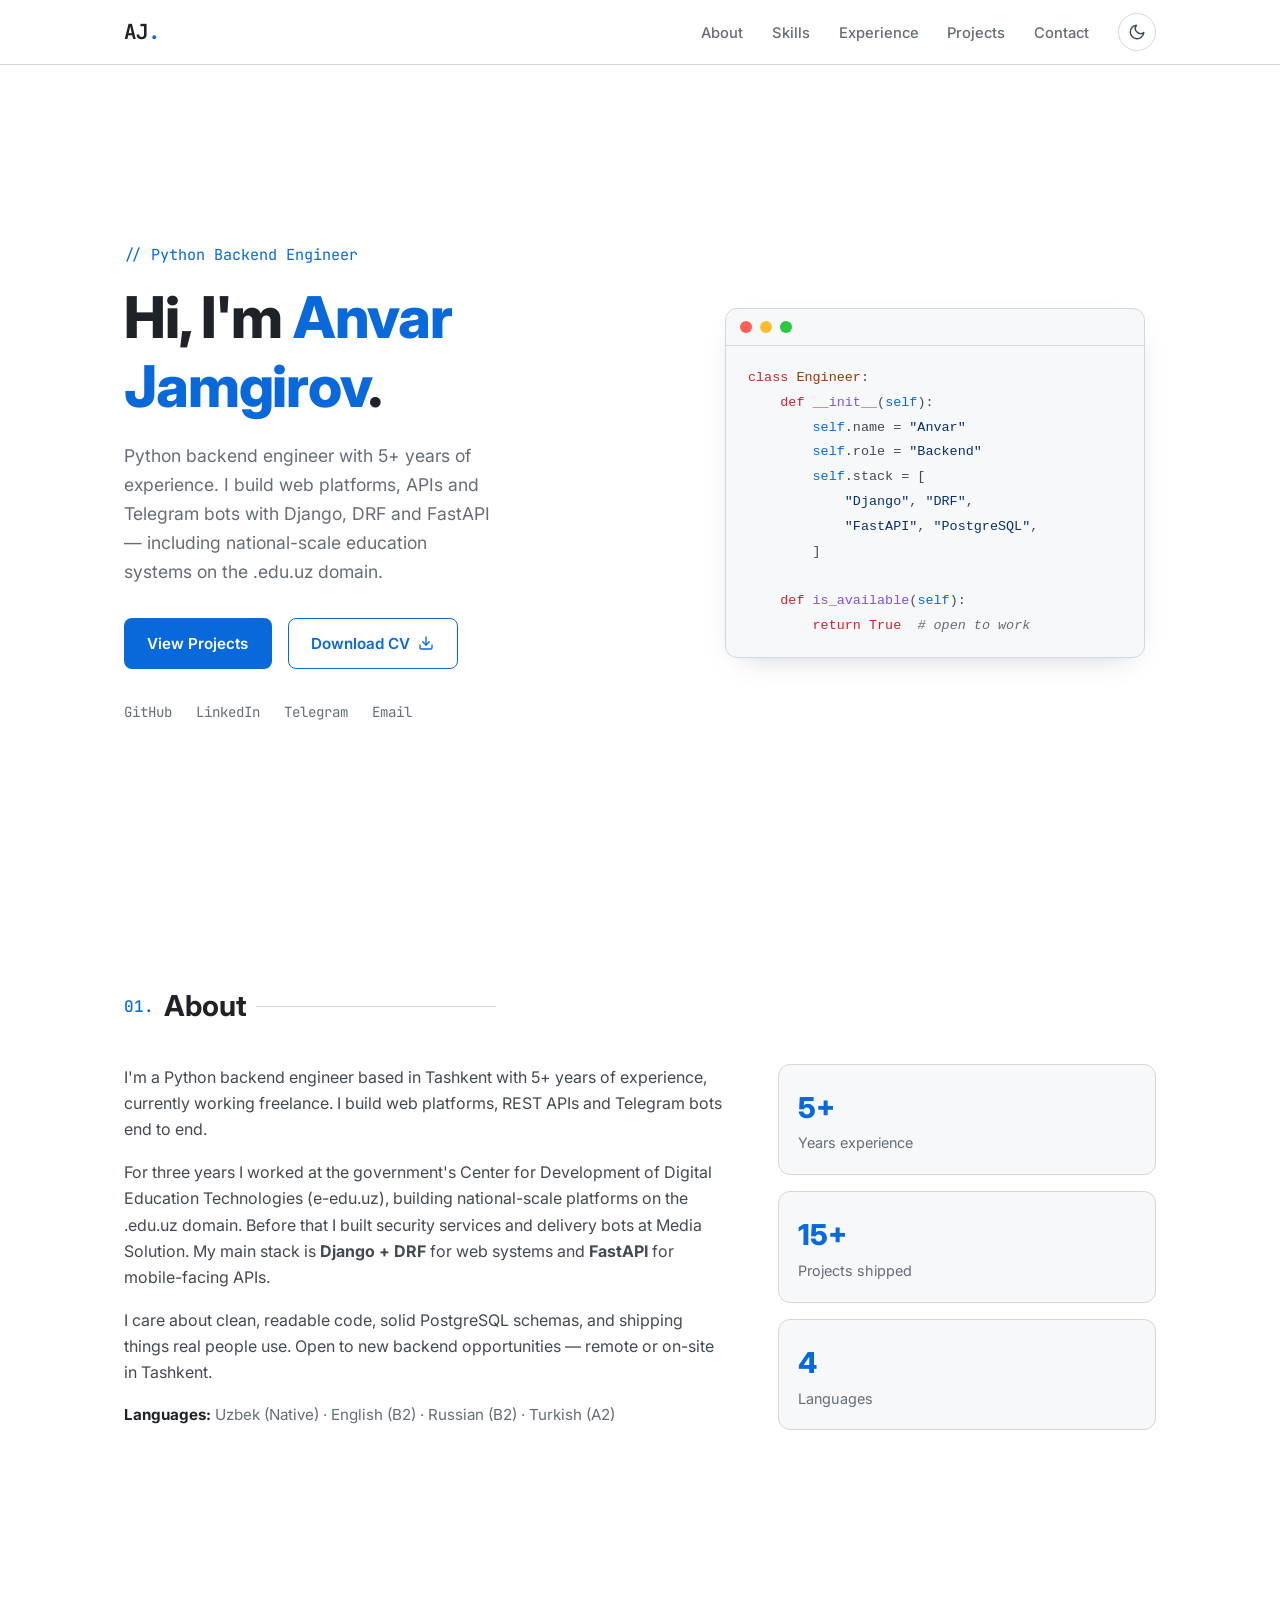
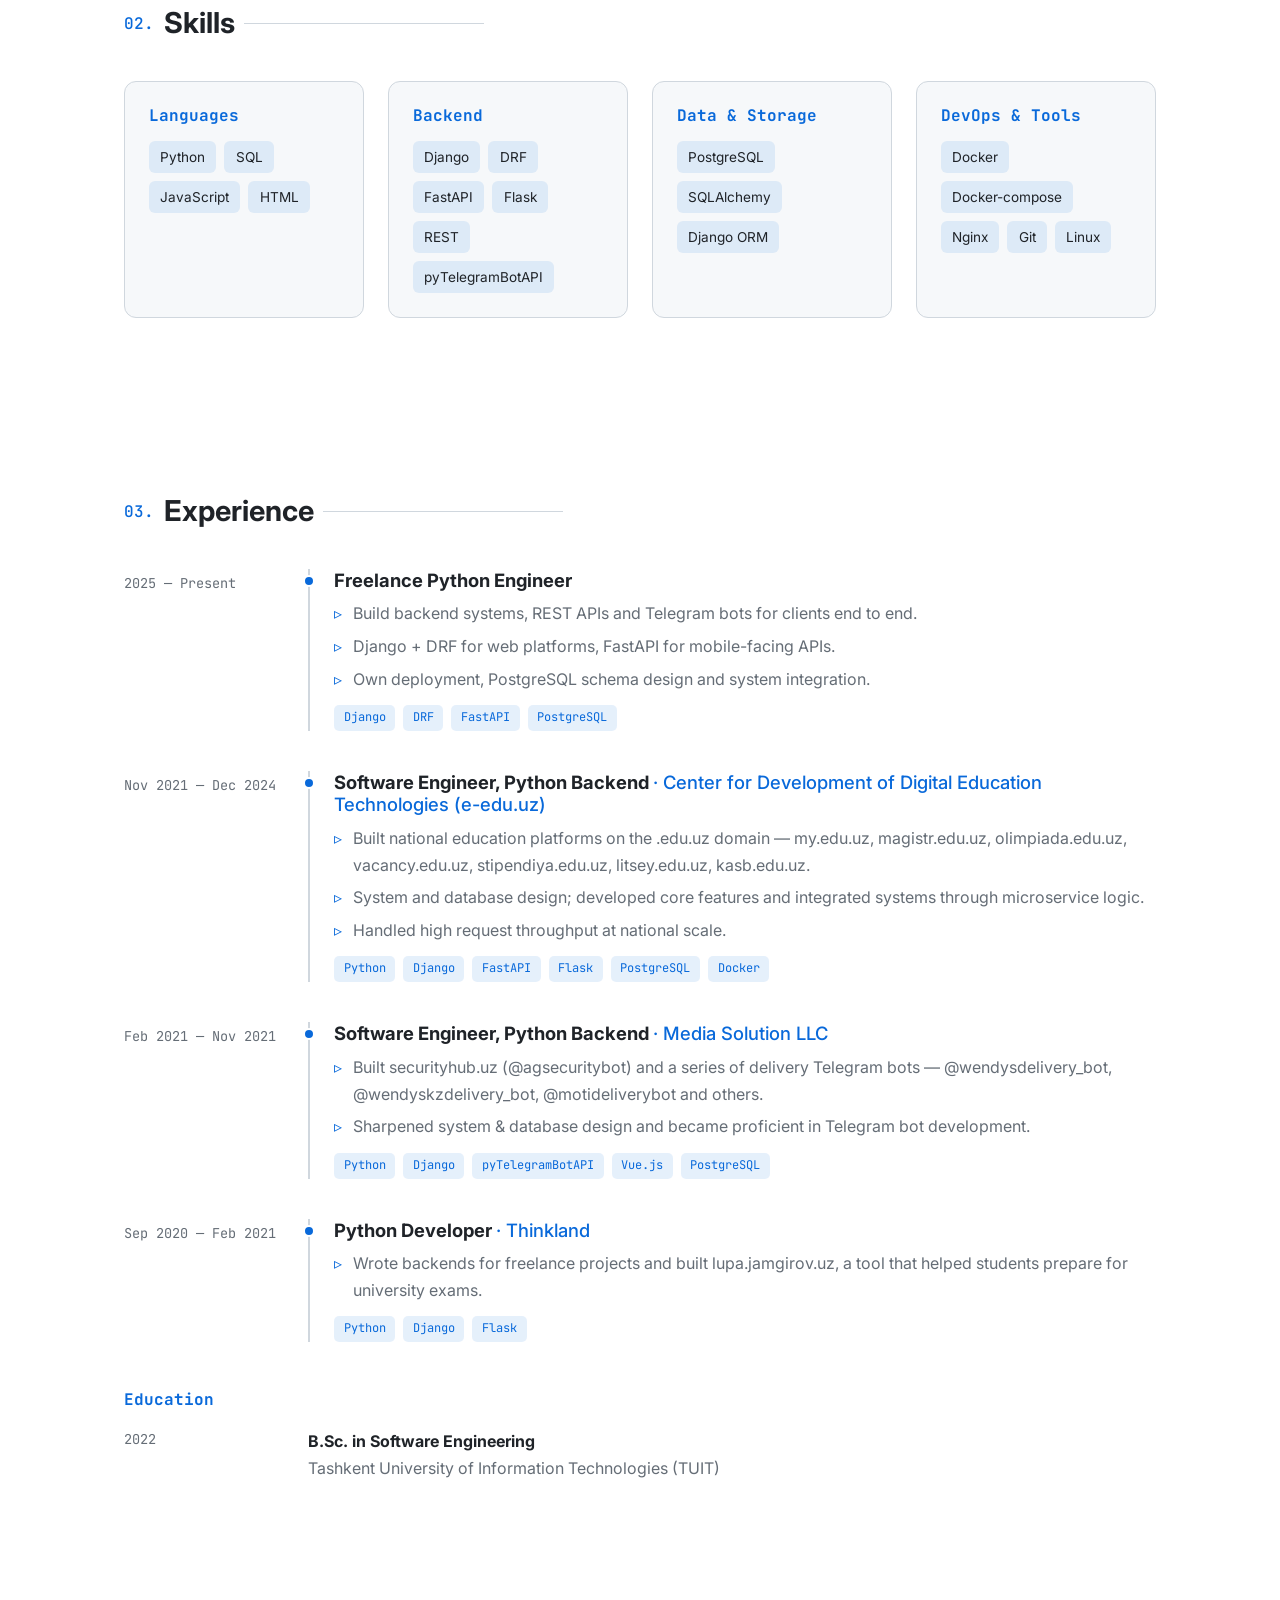
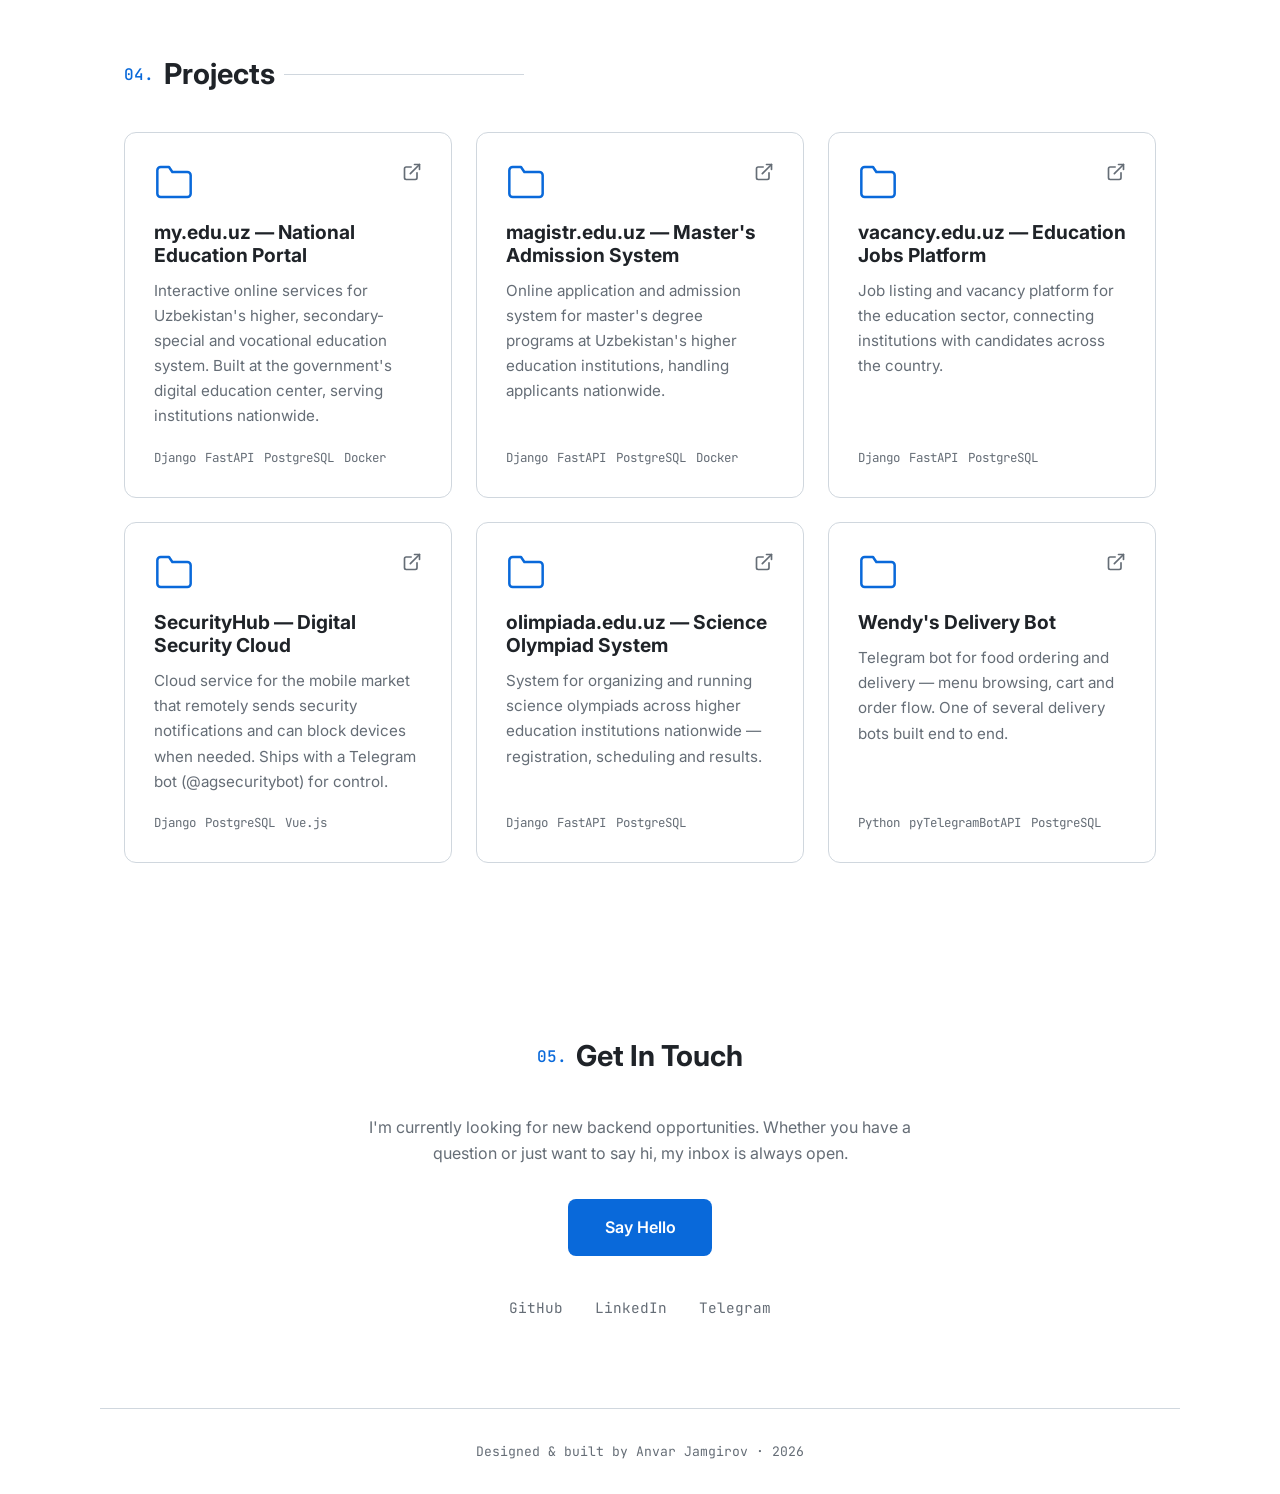
==== index.html @ 338cf727 "Initial commit: portfolio site + CV Personal portfolio for Anvar Jamgirov (Python Backend Engineer)." ====
<!DOCTYPE html>
<html lang="en">
<head>
  <meta charset="UTF-8" />
  <meta name="viewport" content="width=device-width, initial-scale=1.0" />

  <title>Anvar Jamgirov — Python Backend Engineer</title>
  <meta name="description" content="Python backend engineer with 5+ years of experience. Django, DRF, FastAPI. Builder of national-scale education platforms (.edu.uz), APIs and Telegram bots." />
  <meta name="author" content="Anvar Jamgirov" />

  <!-- Open Graph / ijtimoiy tarmoqlarda ulashganda chiroyli ko'rinadi -->
  <meta property="og:title" content="Anvar Jamgirov — Python Backend Engineer" />
  <meta property="og:description" content="Python backend engineer. Django, DRF, FastAPI. Education platforms, APIs and Telegram bots." />
  <meta property="og:type" content="website" />
  <meta property="og:url" content="https://jamgirov.uz" />
  <!-- <meta property="og:image" content="https://jamgirov.uz/assets/og-image.png" /> -->

  <!-- Favicon: oddiy inline SVG -->
  <link rel="icon" href="data:image/svg+xml,<svg xmlns='http://www.w3.org/2000/svg' viewBox='0 0 100 100'><text y='.9em' font-size='90'>&#128013;</text></svg>" />

  <!-- Shriftlar -->
  <link rel="preconnect" href="https://fonts.googleapis.com" />
  <link rel="preconnect" href="https://fonts.gstatic.com" crossorigin />
  <link href="https://fonts.googleapis.com/css2?family=Inter:wght@400;500;600;700;800&family=JetBrains+Mono:wght@400;500&display=swap" rel="stylesheet" />

  <link rel="stylesheet" href="css/styles.css" />
</head>
<body>
  <a class="skip-link" href="#main">Skip to content</a>

  <!-- ===== Header / Nav ===== -->
  <header class="site-header" id="top">
    <nav class="nav container" aria-label="Primary">
      <a class="nav__logo" href="#top">AJ<span>.</span></a>

      <button class="nav__toggle" aria-label="Toggle menu" aria-expanded="false" aria-controls="nav-menu">
        <span></span><span></span><span></span>
      </button>

      <ul class="nav__menu" id="nav-menu">
        <li><a href="#about">About</a></li>
        <li><a href="#skills">Skills</a></li>
        <li><a href="#experience">Experience</a></li>
        <li><a href="#projects">Projects</a></li>
        <li><a href="#contact">Contact</a></li>
        <li>
          <button class="theme-toggle" aria-label="Toggle dark mode">
            <svg class="icon-sun" width="18" height="18" viewBox="0 0 24 24" fill="none" stroke="currentColor" stroke-width="2" stroke-linecap="round" stroke-linejoin="round"><circle cx="12" cy="12" r="5"/><line x1="12" y1="1" x2="12" y2="3"/><line x1="12" y1="21" x2="12" y2="23"/><line x1="4.22" y1="4.22" x2="5.64" y2="5.64"/><line x1="18.36" y1="18.36" x2="19.78" y2="19.78"/><line x1="1" y1="12" x2="3" y2="12"/><line x1="21" y1="12" x2="23" y2="12"/><line x1="4.22" y1="19.78" x2="5.64" y2="18.36"/><line x1="18.36" y1="5.64" x2="19.78" y2="4.22"/></svg>
            <svg class="icon-moon" width="18" height="18" viewBox="0 0 24 24" fill="none" stroke="currentColor" stroke-width="2" stroke-linecap="round" stroke-linejoin="round"><path d="M21 12.79A9 9 0 1 1 11.21 3 7 7 0 0 0 21 12.79z"/></svg>
          </button>
        </li>
      </ul>
    </nav>
  </header>

  <main id="main">
    <!-- ===== Hero ===== -->
    <section class="hero container">
      <div class="hero__content">
        <p class="hero__eyebrow">// Python Backend Engineer</p>
        <h1 class="hero__title">
          Hi, I'm <span class="accent">Anvar Jamgirov</span>.
        </h1>
        <p class="hero__lead">
          Python backend engineer with 5+ years of experience. I build web
          platforms, APIs and Telegram bots with Django, DRF and FastAPI —
          including national-scale education systems on the .edu.uz domain.
        </p>

        <div class="hero__actions">
          <a class="btn btn--primary" href="#projects">View Projects</a>
          <a class="btn btn--ghost" href="assets/cv.pdf" download>
            Download CV
            <svg width="16" height="16" viewBox="0 0 24 24" fill="none" stroke="currentColor" stroke-width="2" stroke-linecap="round" stroke-linejoin="round"><path d="M21 15v4a2 2 0 0 1-2 2H5a2 2 0 0 1-2-2v-4"/><polyline points="7 10 12 15 17 10"/><line x1="12" y1="15" x2="12" y2="3"/></svg>
          </a>
        </div>

        <ul class="hero__socials">
          <li><a href="https://github.com/anvarjamgirov" aria-label="GitHub" target="_blank" rel="noopener">GitHub</a></li>
          <li><a href="https://www.linkedin.com/in/anvar-jamgirov-%F0%9F%87%B5%F0%9F%87%B8-31947a176/" aria-label="LinkedIn" target="_blank" rel="noopener">LinkedIn</a></li>
          <li><a href="https://t.me/anvarjamgirov" aria-label="Telegram" target="_blank" rel="noopener">Telegram</a></li>
          <li><a href="mailto:anvarjamgirov@gmail.com" aria-label="Email">Email</a></li>
        </ul>
      </div>

      <!-- Dekorativ kod kartochkasi -->
      <div class="hero__card" aria-hidden="true">
        <div class="code-card">
          <div class="code-card__bar">
            <span></span><span></span><span></span>
          </div>
          <pre class="code-card__body"><code><span class="tok-kw">class</span> <span class="tok-cls">Engineer</span>:
    <span class="tok-kw">def</span> <span class="tok-fn">__init__</span>(<span class="tok-var">self</span>):
        <span class="tok-var">self</span>.name = <span class="tok-str">"Anvar"</span>
        <span class="tok-var">self</span>.role = <span class="tok-str">"Backend"</span>
        <span class="tok-var">self</span>.stack = [
            <span class="tok-str">"Django"</span>, <span class="tok-str">"DRF"</span>,
            <span class="tok-str">"FastAPI"</span>, <span class="tok-str">"PostgreSQL"</span>,
        ]

    <span class="tok-kw">def</span> <span class="tok-fn">is_available</span>(<span class="tok-var">self</span>):
        <span class="tok-kw">return</span> <span class="tok-bool">True</span>  <span class="tok-cmt"># open to work</span></code></pre>
        </div>
      </div>
    </section>

    <!-- ===== About ===== -->
    <section class="section container" id="about">
      <h2 class="section__title"><span class="section__num">01.</span> About</h2>
      <div class="about">
        <div class="about__text">
          <p>
            I'm a Python backend engineer based in Tashkent with 5+ years of
            experience, currently working freelance. I build web platforms,
            REST APIs and Telegram bots end to end.
          </p>
          <p>
            For three years I worked at the government's Center for Development
            of Digital Education Technologies (e-edu.uz), building national-scale
            platforms on the .edu.uz domain. Before that I built security
            services and delivery bots at Media Solution. My main stack is
            <strong>Django + DRF</strong> for web systems and <strong>FastAPI</strong>
            for mobile-facing APIs.
          </p>
          <p>
            I care about clean, readable code, solid PostgreSQL schemas, and
            shipping things real people use. Open to new backend opportunities —
            remote or on-site in Tashkent.
          </p>
          <p class="about__langs">
            <strong>Languages:</strong> Uzbek (Native) · English (B2) · Russian (B2) · Turkish (A2)
          </p>
        </div>
        <div class="about__facts">
          <div class="fact"><span class="fact__num">5+</span><span class="fact__label">Years experience</span></div>
          <div class="fact"><span class="fact__num">15+</span><span class="fact__label">Projects shipped</span></div>
          <div class="fact"><span class="fact__num">4</span><span class="fact__label">Languages</span></div>
        </div>
      </div>
    </section>

    <!-- ===== Skills ===== -->
    <section class="section container" id="skills">
      <h2 class="section__title"><span class="section__num">02.</span> Skills</h2>
      <div class="skills">
        <div class="skill-group">
          <h3>Languages</h3>
          <ul>
            <li>Python</li><li>SQL</li><li>JavaScript</li><li>HTML</li>
          </ul>
        </div>
        <div class="skill-group">
          <h3>Backend</h3>
          <ul>
            <li>Django</li><li>DRF</li><li>FastAPI</li><li>Flask</li><li>REST</li><li>pyTelegramBotAPI</li>
          </ul>
        </div>
        <div class="skill-group">
          <h3>Data &amp; Storage</h3>
          <ul>
            <li>PostgreSQL</li><li>SQLAlchemy</li><li>Django ORM</li>
          </ul>
        </div>
        <div class="skill-group">
          <h3>DevOps &amp; Tools</h3>
          <ul>
            <li>Docker</li><li>Docker-compose</li><li>Nginx</li><li>Git</li><li>Linux</li>
          </ul>
        </div>
      </div>
    </section>

    <!-- ===== Experience ===== -->
    <section class="section container" id="experience">
      <h2 class="section__title"><span class="section__num">03.</span> Experience</h2>
      <ol class="timeline">
        <li class="timeline__item">
          <div class="timeline__meta">
            <span class="timeline__date">2025 — Present</span>
          </div>
          <div class="timeline__body">
            <h3>Freelance Python Engineer</h3>
            <ul>
              <li>Build backend systems, REST APIs and Telegram bots for clients end to end.</li>
              <li>Django + DRF for web platforms, FastAPI for mobile-facing APIs.</li>
              <li>Own deployment, PostgreSQL schema design and system integration.</li>
            </ul>
            <div class="tags">
              <span>Django</span><span>DRF</span><span>FastAPI</span><span>PostgreSQL</span>
            </div>
          </div>
        </li>

        <li class="timeline__item">
          <div class="timeline__meta">
            <span class="timeline__date">Nov 2021 — Dec 2024</span>
          </div>
          <div class="timeline__body">
            <h3>Software Engineer, Python Backend <span class="timeline__co">· Center for Development of Digital Education Technologies (e-edu.uz)</span></h3>
            <ul>
              <li>Built national education platforms on the .edu.uz domain — my.edu.uz, magistr.edu.uz, olimpiada.edu.uz, vacancy.edu.uz, stipendiya.edu.uz, litsey.edu.uz, kasb.edu.uz.</li>
              <li>System and database design; developed core features and integrated systems through microservice logic.</li>
              <li>Handled high request throughput at national scale.</li>
            </ul>
            <div class="tags">
              <span>Python</span><span>Django</span><span>FastAPI</span><span>Flask</span><span>PostgreSQL</span><span>Docker</span>
            </div>
          </div>
        </li>

        <li class="timeline__item">
          <div class="timeline__meta">
            <span class="timeline__date">Feb 2021 — Nov 2021</span>
          </div>
          <div class="timeline__body">
            <h3>Software Engineer, Python Backend <span class="timeline__co">· Media Solution LLC</span></h3>
            <ul>
              <li>Built securityhub.uz (@agsecuritybot) and a series of delivery Telegram bots — @wendysdelivery_bot, @wendyskzdelivery_bot, @motideliverybot and others.</li>
              <li>Sharpened system & database design and became proficient in Telegram bot development.</li>
            </ul>
            <div class="tags">
              <span>Python</span><span>Django</span><span>pyTelegramBotAPI</span><span>Vue.js</span><span>PostgreSQL</span>
            </div>
          </div>
        </li>

        <li class="timeline__item">
          <div class="timeline__meta">
            <span class="timeline__date">Sep 2020 — Feb 2021</span>
          </div>
          <div class="timeline__body">
            <h3>Python Developer <span class="timeline__co">· Thinkland</span></h3>
            <ul>
              <li>Wrote backends for freelance projects and built lupa.jamgirov.uz, a tool that helped students prepare for university exams.</li>
            </ul>
            <div class="tags">
              <span>Python</span><span>Django</span><span>Flask</span>
            </div>
          </div>
        </li>
      </ol>

      <div class="education">
        <h3 class="education__title">Education</h3>
        <div class="education__item">
          <span class="education__date">2022</span>
          <div>
            <strong>B.Sc. in Software Engineering</strong>
            <p>Tashkent University of Information Technologies (TUIT)</p>
          </div>
        </div>
      </div>
    </section>

    <!-- ===== Projects ===== -->
    <section class="section container" id="projects">
      <h2 class="section__title"><span class="section__num">04.</span> Projects</h2>
      <div class="projects">

        <!-- 1. my.edu.uz -->
        <article class="project">
          <div class="project__top">
            <svg class="project__folder" width="40" height="40" viewBox="0 0 24 24" fill="none" stroke="currentColor" stroke-width="1.5" stroke-linecap="round" stroke-linejoin="round"><path d="M22 19a2 2 0 0 1-2 2H4a2 2 0 0 1-2-2V5a2 2 0 0 1 2-2h5l2 3h9a2 2 0 0 1 2 2z"/></svg>
            <div class="project__links">
              <a href="https://my.edu.uz" aria-label="Open my.edu.uz" target="_blank" rel="noopener">
                <svg width="20" height="20" viewBox="0 0 24 24" fill="none" stroke="currentColor" stroke-width="2" stroke-linecap="round" stroke-linejoin="round"><path d="M18 13v6a2 2 0 0 1-2 2H5a2 2 0 0 1-2-2V8a2 2 0 0 1 2-2h6"/><polyline points="15 3 21 3 21 9"/><line x1="10" y1="14" x2="21" y2="3"/></svg>
              </a>
            </div>
          </div>
          <h3 class="project__title">my.edu.uz — National Education Portal</h3>
          <p class="project__desc">
            Interactive online services for Uzbekistan's higher, secondary-special
            and vocational education system. Built at the government's digital
            education center, serving institutions nationwide.
          </p>
          <ul class="project__tags">
            <li>Django</li><li>FastAPI</li><li>PostgreSQL</li><li>Docker</li>
          </ul>
        </article>

        <!-- 2. magistr.edu.uz -->
        <article class="project">
          <div class="project__top">
            <svg class="project__folder" width="40" height="40" viewBox="0 0 24 24" fill="none" stroke="currentColor" stroke-width="1.5" stroke-linecap="round" stroke-linejoin="round"><path d="M22 19a2 2 0 0 1-2 2H4a2 2 0 0 1-2-2V5a2 2 0 0 1 2-2h5l2 3h9a2 2 0 0 1 2 2z"/></svg>
            <div class="project__links">
              <a href="https://magistr.edu.uz" aria-label="Open magistr.edu.uz" target="_blank" rel="noopener">
                <svg width="20" height="20" viewBox="0 0 24 24" fill="none" stroke="currentColor" stroke-width="2" stroke-linecap="round" stroke-linejoin="round"><path d="M18 13v6a2 2 0 0 1-2 2H5a2 2 0 0 1-2-2V8a2 2 0 0 1 2-2h6"/><polyline points="15 3 21 3 21 9"/><line x1="10" y1="14" x2="21" y2="3"/></svg>
              </a>
            </div>
          </div>
          <h3 class="project__title">magistr.edu.uz — Master's Admission System</h3>
          <p class="project__desc">
            Online application and admission system for master's degree programs
            at Uzbekistan's higher education institutions, handling applicants
            nationwide.
          </p>
          <ul class="project__tags">
            <li>Django</li><li>FastAPI</li><li>PostgreSQL</li><li>Docker</li>
          </ul>
        </article>

        <!-- 3. vacancy.edu.uz -->
        <article class="project">
          <div class="project__top">
            <svg class="project__folder" width="40" height="40" viewBox="0 0 24 24" fill="none" stroke="currentColor" stroke-width="1.5" stroke-linecap="round" stroke-linejoin="round"><path d="M22 19a2 2 0 0 1-2 2H4a2 2 0 0 1-2-2V5a2 2 0 0 1 2-2h5l2 3h9a2 2 0 0 1 2 2z"/></svg>
            <div class="project__links">
              <a href="https://vacancy.edu.uz" aria-label="Open vacancy.edu.uz" target="_blank" rel="noopener">
                <svg width="20" height="20" viewBox="0 0 24 24" fill="none" stroke="currentColor" stroke-width="2" stroke-linecap="round" stroke-linejoin="round"><path d="M18 13v6a2 2 0 0 1-2 2H5a2 2 0 0 1-2-2V8a2 2 0 0 1 2-2h6"/><polyline points="15 3 21 3 21 9"/><line x1="10" y1="14" x2="21" y2="3"/></svg>
              </a>
            </div>
          </div>
          <h3 class="project__title">vacancy.edu.uz — Education Jobs Platform</h3>
          <p class="project__desc">
            Job listing and vacancy platform for the education sector, connecting
            institutions with candidates across the country.
          </p>
          <ul class="project__tags">
            <li>Django</li><li>FastAPI</li><li>PostgreSQL</li>
          </ul>
        </article>

        <!-- 4. securityhub.uz -->
        <article class="project">
          <div class="project__top">
            <svg class="project__folder" width="40" height="40" viewBox="0 0 24 24" fill="none" stroke="currentColor" stroke-width="1.5" stroke-linecap="round" stroke-linejoin="round"><path d="M22 19a2 2 0 0 1-2 2H4a2 2 0 0 1-2-2V5a2 2 0 0 1 2-2h5l2 3h9a2 2 0 0 1 2 2z"/></svg>
            <div class="project__links">
              <a href="https://securityhub.uz" aria-label="Open securityhub.uz" target="_blank" rel="noopener">
                <svg width="20" height="20" viewBox="0 0 24 24" fill="none" stroke="currentColor" stroke-width="2" stroke-linecap="round" stroke-linejoin="round"><path d="M18 13v6a2 2 0 0 1-2 2H5a2 2 0 0 1-2-2V8a2 2 0 0 1 2-2h6"/><polyline points="15 3 21 3 21 9"/><line x1="10" y1="14" x2="21" y2="3"/></svg>
              </a>
            </div>
          </div>
          <h3 class="project__title">SecurityHub — Digital Security Cloud</h3>
          <p class="project__desc">
            Cloud service for the mobile market that remotely sends security
            notifications and can block devices when needed. Ships with a Telegram
            bot (@agsecuritybot) for control.
          </p>
          <ul class="project__tags">
            <li>Django</li><li>PostgreSQL</li><li>Vue.js</li>
          </ul>
        </article>

        <!-- 5. olimpiada.edu.uz -->
        <article class="project">
          <div class="project__top">
            <svg class="project__folder" width="40" height="40" viewBox="0 0 24 24" fill="none" stroke="currentColor" stroke-width="1.5" stroke-linecap="round" stroke-linejoin="round"><path d="M22 19a2 2 0 0 1-2 2H4a2 2 0 0 1-2-2V5a2 2 0 0 1 2-2h5l2 3h9a2 2 0 0 1 2 2z"/></svg>
            <div class="project__links">
              <a href="https://olimpiada.edu.uz" aria-label="Open olimpiada.edu.uz" target="_blank" rel="noopener">
                <svg width="20" height="20" viewBox="0 0 24 24" fill="none" stroke="currentColor" stroke-width="2" stroke-linecap="round" stroke-linejoin="round"><path d="M18 13v6a2 2 0 0 1-2 2H5a2 2 0 0 1-2-2V8a2 2 0 0 1 2-2h6"/><polyline points="15 3 21 3 21 9"/><line x1="10" y1="14" x2="21" y2="3"/></svg>
              </a>
            </div>
          </div>
          <h3 class="project__title">olimpiada.edu.uz — Science Olympiad System</h3>
          <p class="project__desc">
            System for organizing and running science olympiads across higher
            education institutions nationwide — registration, scheduling and
            results.
          </p>
          <ul class="project__tags">
            <li>Django</li><li>FastAPI</li><li>PostgreSQL</li>
          </ul>
        </article>

        <!-- 6. Wendy's Delivery Bot -->
        <article class="project">
          <div class="project__top">
            <svg class="project__folder" width="40" height="40" viewBox="0 0 24 24" fill="none" stroke="currentColor" stroke-width="1.5" stroke-linecap="round" stroke-linejoin="round"><path d="M22 19a2 2 0 0 1-2 2H4a2 2 0 0 1-2-2V5a2 2 0 0 1 2-2h5l2 3h9a2 2 0 0 1 2 2z"/></svg>
            <div class="project__links">
              <a href="https://t.me/wendysdelivery_bot" aria-label="Open Wendy's Delivery Bot" target="_blank" rel="noopener">
                <svg width="20" height="20" viewBox="0 0 24 24" fill="none" stroke="currentColor" stroke-width="2" stroke-linecap="round" stroke-linejoin="round"><path d="M18 13v6a2 2 0 0 1-2 2H5a2 2 0 0 1-2-2V8a2 2 0 0 1 2-2h6"/><polyline points="15 3 21 3 21 9"/><line x1="10" y1="14" x2="21" y2="3"/></svg>
              </a>
            </div>
          </div>
          <h3 class="project__title">Wendy's Delivery Bot</h3>
          <p class="project__desc">
            Telegram bot for food ordering and delivery — menu browsing, cart and
            order flow. One of several delivery bots built end to end.
          </p>
          <ul class="project__tags">
            <li>Python</li><li>pyTelegramBotAPI</li><li>PostgreSQL</li>
          </ul>
        </article>

      </div>
    </section>

    <!-- ===== Contact ===== -->
    <section class="section container section--contact" id="contact">
      <h2 class="section__title centered"><span class="section__num">05.</span> Get In Touch</h2>
      <p class="contact__lead">
        I'm currently looking for new backend opportunities. Whether you have a
        question or just want to say hi, my inbox is always open.
      </p>
      <a class="btn btn--primary btn--lg" href="mailto:anvarjamgirov@gmail.com">Say Hello</a>

      <ul class="contact__socials">
        <li><a href="https://github.com/anvarjamgirov" target="_blank" rel="noopener">GitHub</a></li>
        <li><a href="https://www.linkedin.com/in/anvar-jamgirov-%F0%9F%87%B5%F0%9F%87%B8-31947a176/" target="_blank" rel="noopener">LinkedIn</a></li>
        <li><a href="https://t.me/anvarjamgirov" target="_blank" rel="noopener">Telegram</a></li>
      </ul>
    </section>
  </main>

  <footer class="footer container">
    <p>Designed &amp; built by Anvar Jamgirov · <span id="year"></span></p>
  </footer>

  <script src="js/main.js"></script>
</body>
</html>
---- css/styles.css ----
/* ===========================================================
   Anvar Jamgirov — Portfolio
   Minimalist single-page CV. Plain CSS, no framework.
   Theme tokens live in :root and [data-theme="light"].
   =========================================================== */

/* ----- Theme tokens (dark by default) ----- */
:root {
  --bg:            #0d1117;
  --bg-soft:       #161b22;
  --bg-card:       #161b22;
  --border:        #21262d;
  --text:          #c9d1d9;
  --text-strong:   #f0f6fc;
  --text-muted:    #8b949e;
  --accent:        #58a6ff;
  --accent-soft:   rgba(88, 166, 255, 0.12);
  --shadow:        0 10px 30px -15px rgba(0, 0, 0, 0.7);

  --font-sans: 'Inter', system-ui, -apple-system, 'Segoe UI', sans-serif;
  --font-mono: 'JetBrains Mono', 'SF Mono', Menlo, monospace;

  --max-width: 1080px;
  --radius: 12px;
  --transition: 0.25s ease;
}

[data-theme="light"] {
  --bg:            #ffffff;
  --bg-soft:       #f6f8fa;
  --bg-card:       #ffffff;
  --border:        #d0d7de;
  --text:          #424a53;
  --text-strong:   #1f2328;
  --text-muted:    #656d76;
  --accent:        #0969da;
  --accent-soft:   rgba(9, 105, 218, 0.10);
  --shadow:        0 10px 30px -18px rgba(31, 35, 40, 0.35);
}

/* ----- Reset ----- */
*, *::before, *::after { box-sizing: border-box; margin: 0; padding: 0; }

html { scroll-behavior: smooth; scroll-padding-top: 80px; }

body {
  font-family: var(--font-sans);
  background: var(--bg);
  color: var(--text);
  line-height: 1.65;
  -webkit-font-smoothing: antialiased;
  transition: background var(--transition), color var(--transition);
}

@media (prefers-reduced-motion: reduce) {
  html { scroll-behavior: auto; }
  * { transition: none !important; animation: none !important; }
}

a { color: var(--accent); text-decoration: none; transition: color var(--transition); }
a:hover { color: var(--text-strong); }

ul { list-style: none; }

h1, h2, h3 { color: var(--text-strong); line-height: 1.2; }

:focus-visible {
  outline: 2px solid var(--accent);
  outline-offset: 3px;
  border-radius: 4px;
}

.skip-link {
  position: absolute;
  left: -999px;
  top: 0;
  background: var(--accent);
  color: #fff;
  padding: 0.6rem 1rem;
  z-index: 999;
}
.skip-link:focus { left: 1rem; top: 1rem; }

/* ----- Layout ----- */
.container {
  width: 100%;
  max-width: var(--max-width);
  margin-inline: auto;
  padding-inline: 1.5rem;
}

.section { padding-block: 5.5rem; }

.section__title {
  display: flex;
  align-items: center;
  gap: 0.6rem;
  font-size: clamp(1.4rem, 3vw, 1.8rem);
  margin-bottom: 2.5rem;
}
.section__title.centered { justify-content: center; }
.section__num {
  font-family: var(--font-mono);
  color: var(--accent);
  font-size: 1rem;
  font-weight: 500;
}
.section__title::after {
  content: "";
  flex: 1;
  height: 1px;
  background: var(--border);
  max-width: 240px;
}
.section__title.centered::after { display: none; }

/* ----- Header / Nav ----- */
.site-header {
  position: sticky;
  top: 0;
  z-index: 100;
  backdrop-filter: blur(10px);
  background: color-mix(in srgb, var(--bg) 80%, transparent);
  border-bottom: 1px solid var(--border);
}

.nav {
  display: flex;
  align-items: center;
  justify-content: space-between;
  height: 64px;
}

.nav__logo {
  font-family: var(--font-mono);
  font-weight: 700;
  font-size: 1.3rem;
  color: var(--text-strong);
}
.nav__logo span { color: var(--accent); }

.nav__menu {
  display: flex;
  align-items: center;
  gap: 1.8rem;
}
.nav__menu a {
  color: var(--text-muted);
  font-size: 0.92rem;
  font-weight: 500;
}
.nav__menu a:hover { color: var(--accent); }

.theme-toggle {
  display: grid;
  place-items: center;
  width: 38px;
  height: 38px;
  border: 1px solid var(--border);
  border-radius: 50%;
  background: transparent;
  color: var(--text);
  cursor: pointer;
  transition: border-color var(--transition), color var(--transition);
}
.theme-toggle:hover { color: var(--accent); border-color: var(--accent); }
.icon-moon { display: none; }
[data-theme="light"] .icon-sun  { display: none; }
[data-theme="light"] .icon-moon { display: block; }

.nav__toggle {
  display: none;
  flex-direction: column;
  gap: 5px;
  background: none;
  border: none;
  cursor: pointer;
  padding: 6px;
}
.nav__toggle span {
  width: 24px;
  height: 2px;
  background: var(--text-strong);
  transition: transform var(--transition), opacity var(--transition);
}

/* ----- Hero ----- */
.hero {
  display: grid;
  grid-template-columns: 1.1fr 0.9fr;
  gap: 3rem;
  align-items: center;
  min-height: calc(100vh - 64px);
  padding-block: 3rem;
}

.hero__eyebrow {
  font-family: var(--font-mono);
  color: var(--accent);
  font-size: 0.95rem;
  margin-bottom: 1rem;
}
.hero__title {
  font-size: clamp(2.2rem, 6vw, 3.6rem);
  font-weight: 800;
  letter-spacing: -0.02em;
  margin-bottom: 1.2rem;
}
.accent { color: var(--accent); }
.hero__lead {
  font-size: 1.1rem;
  color: var(--text-muted);
  max-width: 34ch;
  margin-bottom: 2rem;
}

.hero__actions {
  display: flex;
  gap: 1rem;
  flex-wrap: wrap;
  margin-bottom: 2rem;
}

.hero__socials {
  display: flex;
  gap: 1.5rem;
  font-family: var(--font-mono);
  font-size: 0.88rem;
}
.hero__socials a { color: var(--text-muted); }
.hero__socials a:hover { color: var(--accent); }

/* Code card */
.hero__card { display: flex; justify-content: center; }
.code-card {
  width: 100%;
  max-width: 420px;
  background: var(--bg-soft);
  border: 1px solid var(--border);
  border-radius: var(--radius);
  box-shadow: var(--shadow);
  overflow: hidden;
}
.code-card__bar {
  display: flex;
  gap: 8px;
  padding: 12px 14px;
  border-bottom: 1px solid var(--border);
}
.code-card__bar span {
  width: 12px; height: 12px; border-radius: 50%;
  background: var(--border);
}
.code-card__bar span:nth-child(1) { background: #ff5f56; }
.code-card__bar span:nth-child(2) { background: #ffbd2e; }
.code-card__bar span:nth-child(3) { background: #27c93f; }
.code-card__body {
  padding: 1.2rem 1.4rem;
  font-family: var(--font-mono);
  font-size: 0.84rem;
  line-height: 1.7;
  overflow-x: auto;
  color: var(--text);
}
.tok-kw   { color: #ff7b72; }
.tok-cls  { color: #f0c674; }
.tok-fn   { color: #d2a8ff; }
.tok-str  { color: #a5d6ff; }
.tok-var  { color: #79c0ff; }
.tok-bool { color: #ff7b72; }
.tok-cmt  { color: var(--text-muted); font-style: italic; }
[data-theme="light"] .tok-kw   { color: #cf222e; }
[data-theme="light"] .tok-cls  { color: #953800; }
[data-theme="light"] .tok-fn   { color: #8250df; }
[data-theme="light"] .tok-str  { color: #0a3069; }
[data-theme="light"] .tok-var  { color: #0969da; }
[data-theme="light"] .tok-bool { color: #cf222e; }

/* ----- Buttons ----- */
.btn {
  display: inline-flex;
  align-items: center;
  gap: 0.5rem;
  padding: 0.75rem 1.4rem;
  border-radius: 8px;
  font-weight: 600;
  font-size: 0.95rem;
  cursor: pointer;
  border: 1px solid transparent;
  transition: transform var(--transition), background var(--transition), color var(--transition), border-color var(--transition);
}
.btn:hover { transform: translateY(-2px); }
.btn--primary { background: var(--accent); color: #fff; }
.btn--primary:hover { color: #fff; opacity: 0.92; }
.btn--ghost { border-color: var(--accent); color: var(--accent); background: transparent; }
.btn--ghost:hover { background: var(--accent-soft); color: var(--accent); }
.btn--lg { padding: 0.9rem 2.2rem; font-size: 1rem; }

/* ----- About ----- */
.about {
  display: grid;
  grid-template-columns: 1.6fr 1fr;
  gap: 3rem;
  align-items: start;
}
.about__text p + p { margin-top: 1rem; }
.about__facts {
  display: grid;
  gap: 1rem;
}
.fact {
  display: flex;
  flex-direction: column;
  padding: 1.2rem;
  background: var(--bg-soft);
  border: 1px solid var(--border);
  border-radius: var(--radius);
}
.fact__num { font-size: 1.8rem; font-weight: 800; color: var(--accent); }
.fact__label { color: var(--text-muted); font-size: 0.9rem; }

/* ----- Skills ----- */
.skills {
  display: grid;
  grid-template-columns: repeat(auto-fit, minmax(220px, 1fr));
  gap: 1.5rem;
}
.skill-group {
  padding: 1.5rem;
  background: var(--bg-soft);
  border: 1px solid var(--border);
  border-radius: var(--radius);
  transition: transform var(--transition), border-color var(--transition);
}
.skill-group:hover { transform: translateY(-4px); border-color: var(--accent); }
.skill-group h3 {
  font-size: 1rem;
  margin-bottom: 1rem;
  color: var(--accent);
  font-family: var(--font-mono);
}
.skill-group ul {
  display: flex;
  flex-wrap: wrap;
  gap: 0.5rem;
}
.skill-group li {
  font-size: 0.85rem;
  padding: 0.3rem 0.7rem;
  background: var(--accent-soft);
  color: var(--text-strong);
  border-radius: 6px;
}

/* ----- Timeline / Experience ----- */
.timeline { position: relative; }
.timeline__item {
  display: grid;
  grid-template-columns: 160px 1fr;
  gap: 1.5rem;
  padding-bottom: 2.5rem;
  position: relative;
}
.timeline__item:last-child { padding-bottom: 0; }
.timeline__date {
  font-family: var(--font-mono);
  font-size: 0.85rem;
  color: var(--text-muted);
}
.timeline__body {
  border-left: 2px solid var(--border);
  padding-left: 1.5rem;
  position: relative;
}
.timeline__body::before {
  content: "";
  position: absolute;
  left: -7px;
  top: 6px;
  width: 12px;
  height: 12px;
  border-radius: 50%;
  background: var(--accent);
  border: 2px solid var(--bg);
}
.timeline__body h3 { font-size: 1.15rem; margin-bottom: 0.6rem; }
.timeline__co { color: var(--accent); font-weight: 500; }
.timeline__body ul { margin: 0.6rem 0; }
.timeline__body li {
  position: relative;
  padding-left: 1.2rem;
  margin-bottom: 0.4rem;
  color: var(--text-muted);
}
.timeline__body li::before {
  content: "▹";
  position: absolute;
  left: 0;
  color: var(--accent);
}
.tags { display: flex; flex-wrap: wrap; gap: 0.5rem; margin-top: 0.8rem; }
.tags span {
  font-family: var(--font-mono);
  font-size: 0.75rem;
  padding: 0.2rem 0.6rem;
  background: var(--accent-soft);
  color: var(--accent);
  border-radius: 5px;
}

/* ----- Projects ----- */
.projects {
  display: grid;
  grid-template-columns: repeat(auto-fit, minmax(280px, 1fr));
  gap: 1.5rem;
}
.project {
  display: flex;
  flex-direction: column;
  padding: 1.8rem;
  background: var(--bg-card);
  border: 1px solid var(--border);
  border-radius: var(--radius);
  transition: transform var(--transition), border-color var(--transition), box-shadow var(--transition);
}
.project:hover {
  transform: translateY(-6px);
  border-color: var(--accent);
  box-shadow: var(--shadow);
}
.project__top {
  display: flex;
  align-items: flex-start;
  justify-content: space-between;
  margin-bottom: 1.2rem;
}
.project__folder { color: var(--accent); }
.project__links { display: flex; gap: 0.8rem; }
.project__links a { color: var(--text-muted); display: grid; place-items: center; }
.project__links a:hover { color: var(--accent); transform: translateY(-2px); }
.project__title { font-size: 1.2rem; margin-bottom: 0.7rem; }
.project__desc { color: var(--text-muted); font-size: 0.95rem; flex: 1; }
.project__tags {
  display: flex;
  flex-wrap: wrap;
  gap: 0.6rem;
  margin-top: 1.2rem;
  font-family: var(--font-mono);
  font-size: 0.78rem;
  color: var(--text-muted);
}

/* ----- Contact ----- */
.section--contact { text-align: center; max-width: 640px; }
.contact__lead { color: var(--text-muted); margin-bottom: 2rem; }
.contact__socials {
  display: flex;
  justify-content: center;
  gap: 2rem;
  margin-top: 2.5rem;
  font-family: var(--font-mono);
  font-size: 0.9rem;
}
.contact__socials a { color: var(--text-muted); }
.contact__socials a:hover { color: var(--accent); }

/* ----- Footer ----- */
.footer {
  text-align: center;
  padding-block: 2rem;
  color: var(--text-muted);
  font-family: var(--font-mono);
  font-size: 0.82rem;
  border-top: 1px solid var(--border);
}

/* ----- Scroll reveal ----- */
.reveal {
  opacity: 0;
  transform: translateY(24px);
  transition: opacity 0.6s ease, transform 0.6s ease;
}
.reveal.is-visible { opacity: 1; transform: none; }

/* ----- Responsive ----- */
@media (max-width: 820px) {
  .hero {
    grid-template-columns: 1fr;
    min-height: auto;
    padding-block: 3rem 4rem;
    text-align: left;
  }
  .hero__card { order: -1; }
  .code-card { max-width: 360px; }
  .about { grid-template-columns: 1fr; }
  .about__facts { grid-template-columns: repeat(3, 1fr); }

  .nav__toggle { display: flex; z-index: 110; }
  .nav__menu {
    position: fixed;
    inset: 0 0 0 auto;
    width: min(75vw, 300px);
    flex-direction: column;
    justify-content: center;
    gap: 2rem;
    background: var(--bg-soft);
    border-left: 1px solid var(--border);
    transform: translateX(100%);
    transition: transform var(--transition);
  }
  .nav__menu.is-open { transform: translateX(0); }
  .nav__toggle[aria-expanded="true"] span:nth-child(1) { transform: translateY(7px) rotate(45deg); }
  .nav__toggle[aria-expanded="true"] span:nth-child(2) { opacity: 0; }
  .nav__toggle[aria-expanded="true"] span:nth-child(3) { transform: translateY(-7px) rotate(-45deg); }
}

/* ----- Education ----- */
.education { margin-top: 3rem; }
.education__title {
  font-family: var(--font-mono);
  color: var(--accent);
  font-size: 1rem;
  margin-bottom: 1.2rem;
}
.education__item {
  display: grid;
  grid-template-columns: 160px 1fr;
  gap: 1.5rem;
}
.education__date { font-family: var(--font-mono); font-size: 0.85rem; color: var(--text-muted); }
.education__item strong { color: var(--text-strong); }
.education__item p { color: var(--text-muted); }

/* ----- Spoken languages line ----- */
.about__langs { margin-top: 1.4rem; color: var(--text-muted); font-size: 0.95rem; }
.about__langs strong { color: var(--text-strong); }

@media (max-width: 540px) {
  .timeline__item { grid-template-columns: 1fr; gap: 0.5rem; }
  .education__item { grid-template-columns: 1fr; gap: 0.4rem; }
  .about__facts { grid-template-columns: 1fr; }
  .section { padding-block: 4rem; }
}
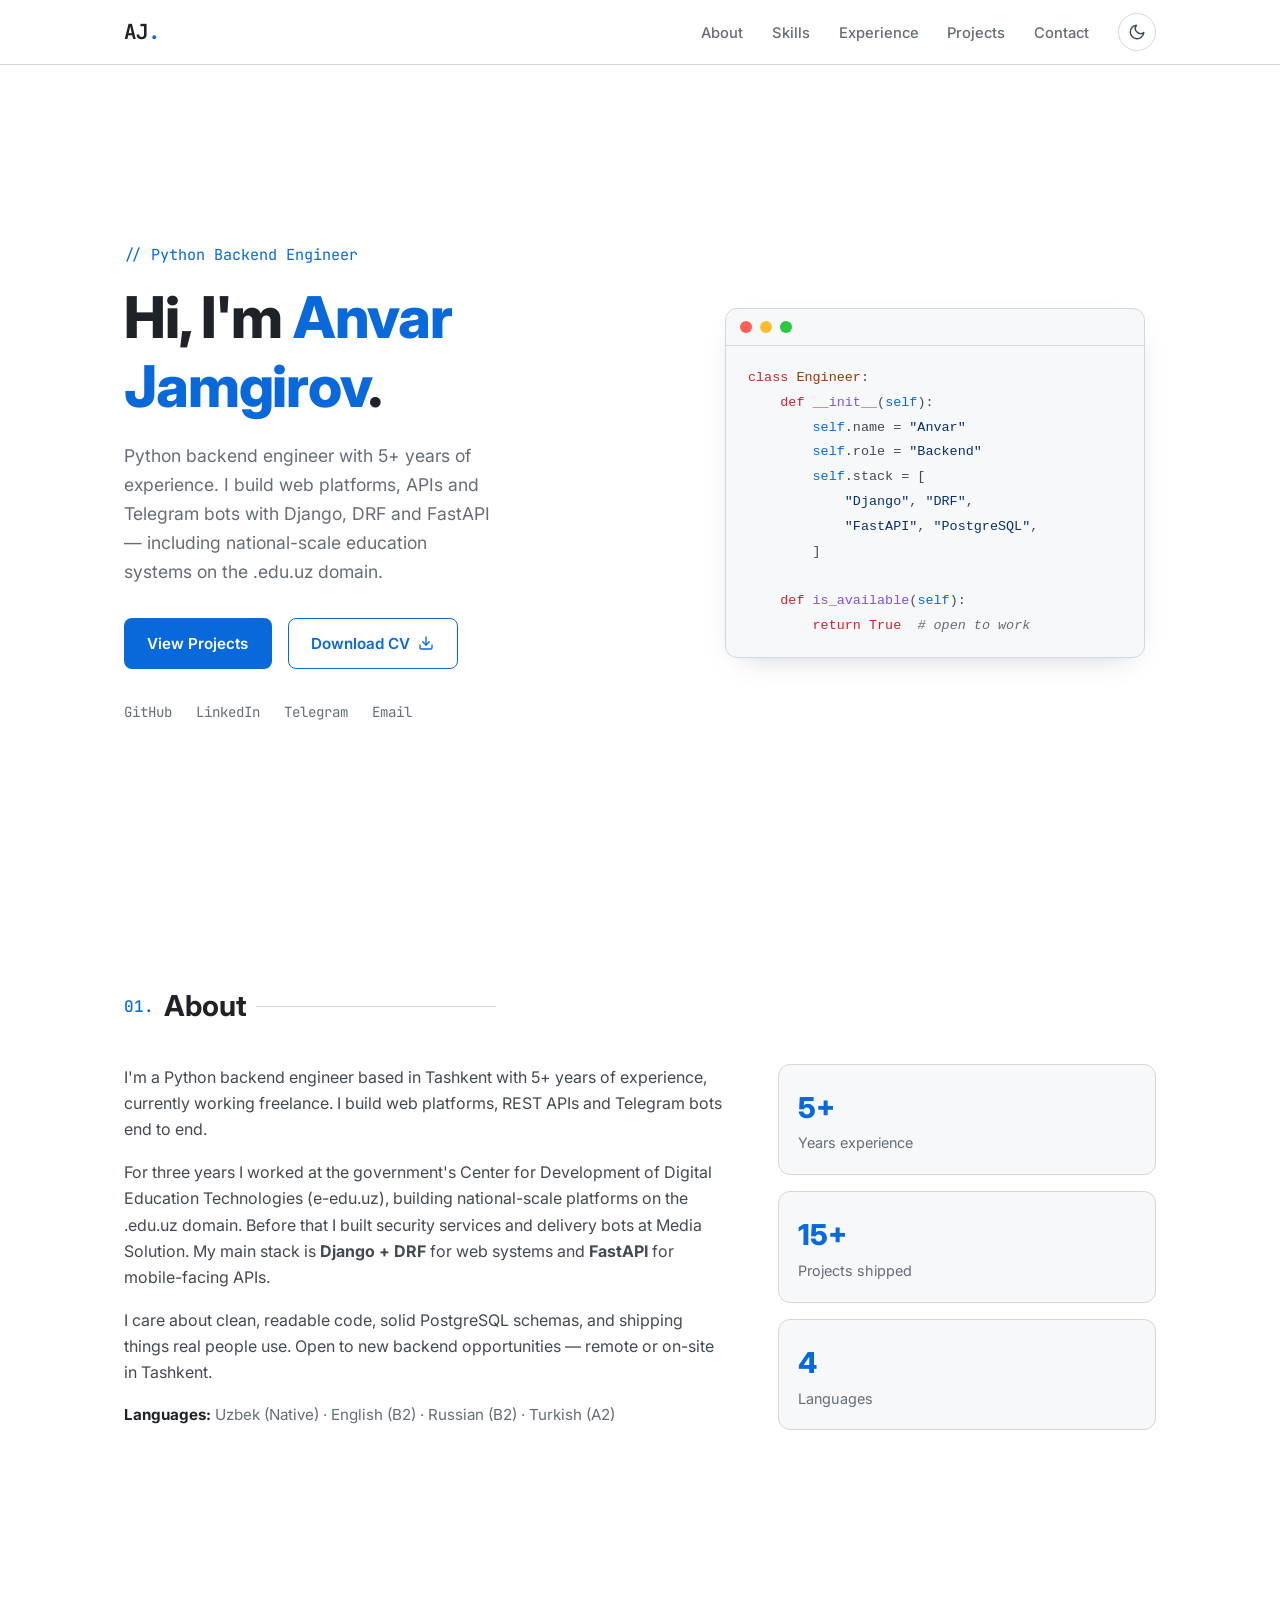
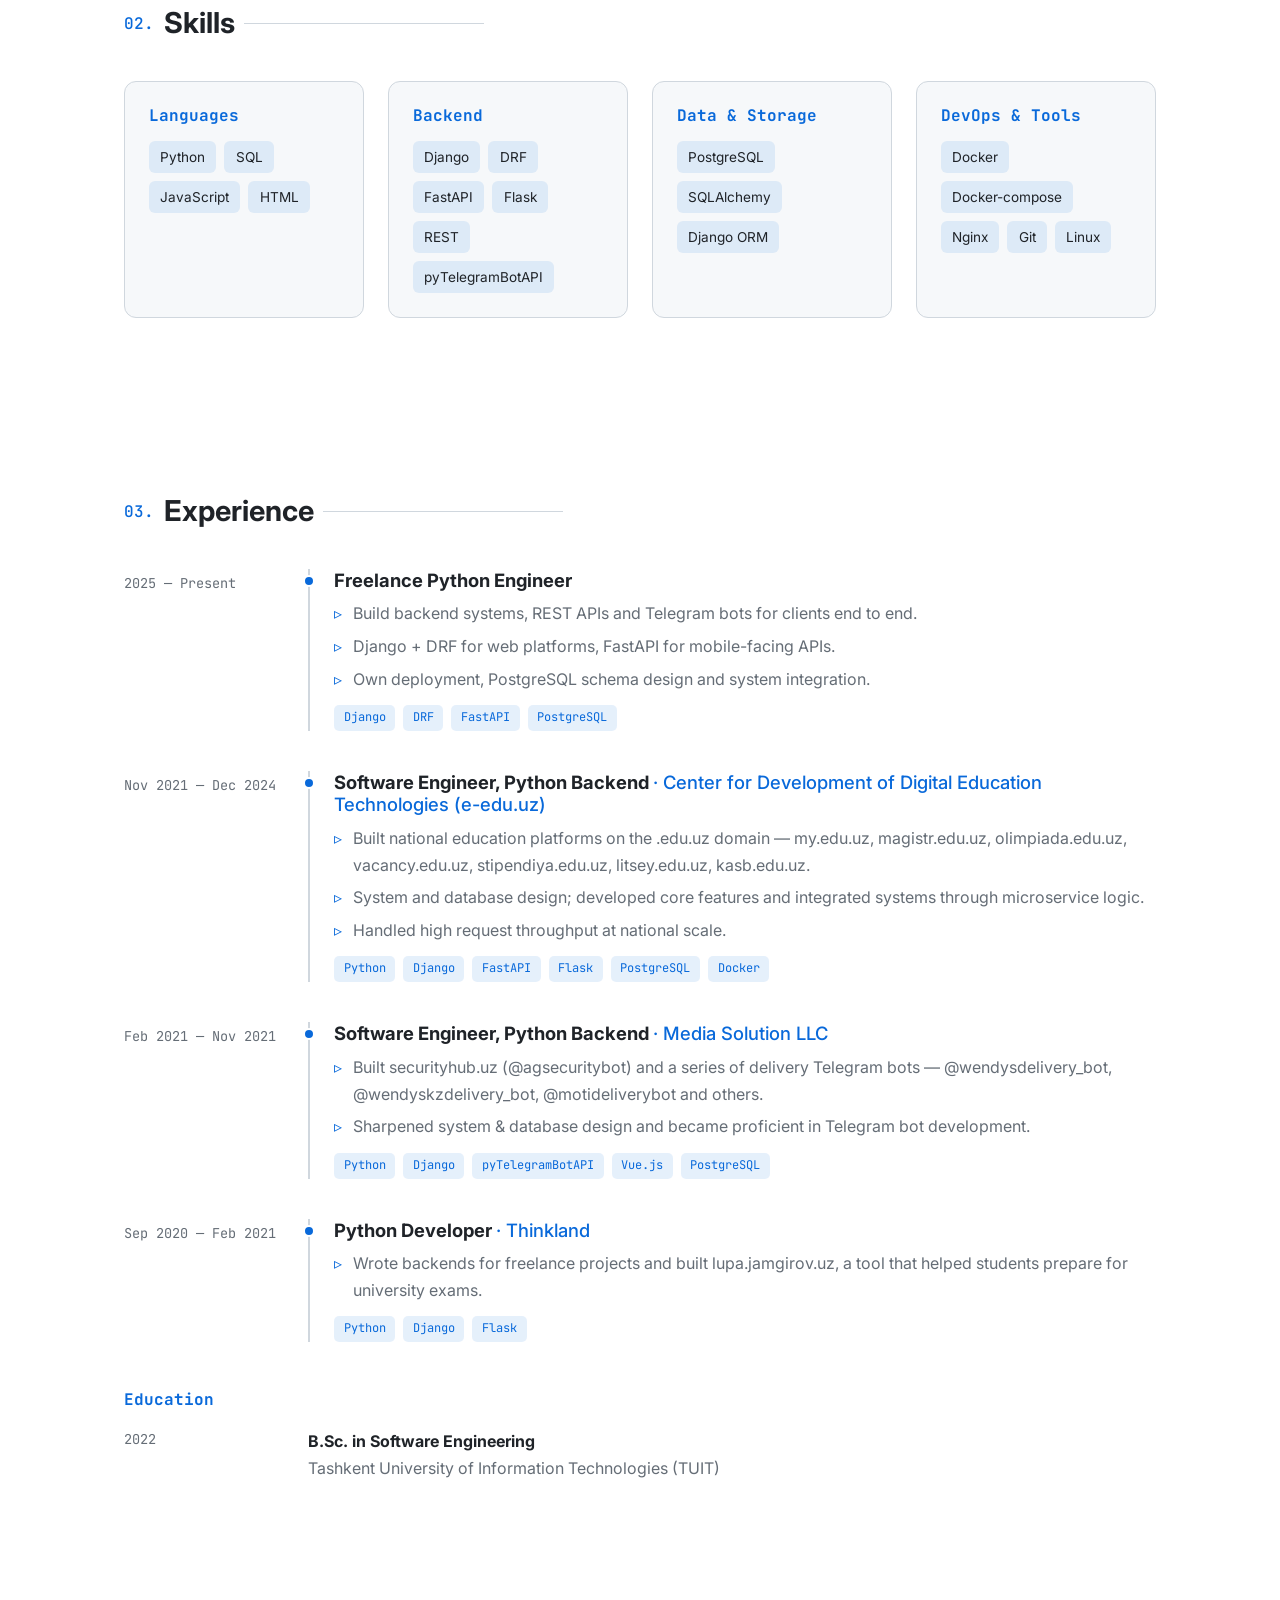
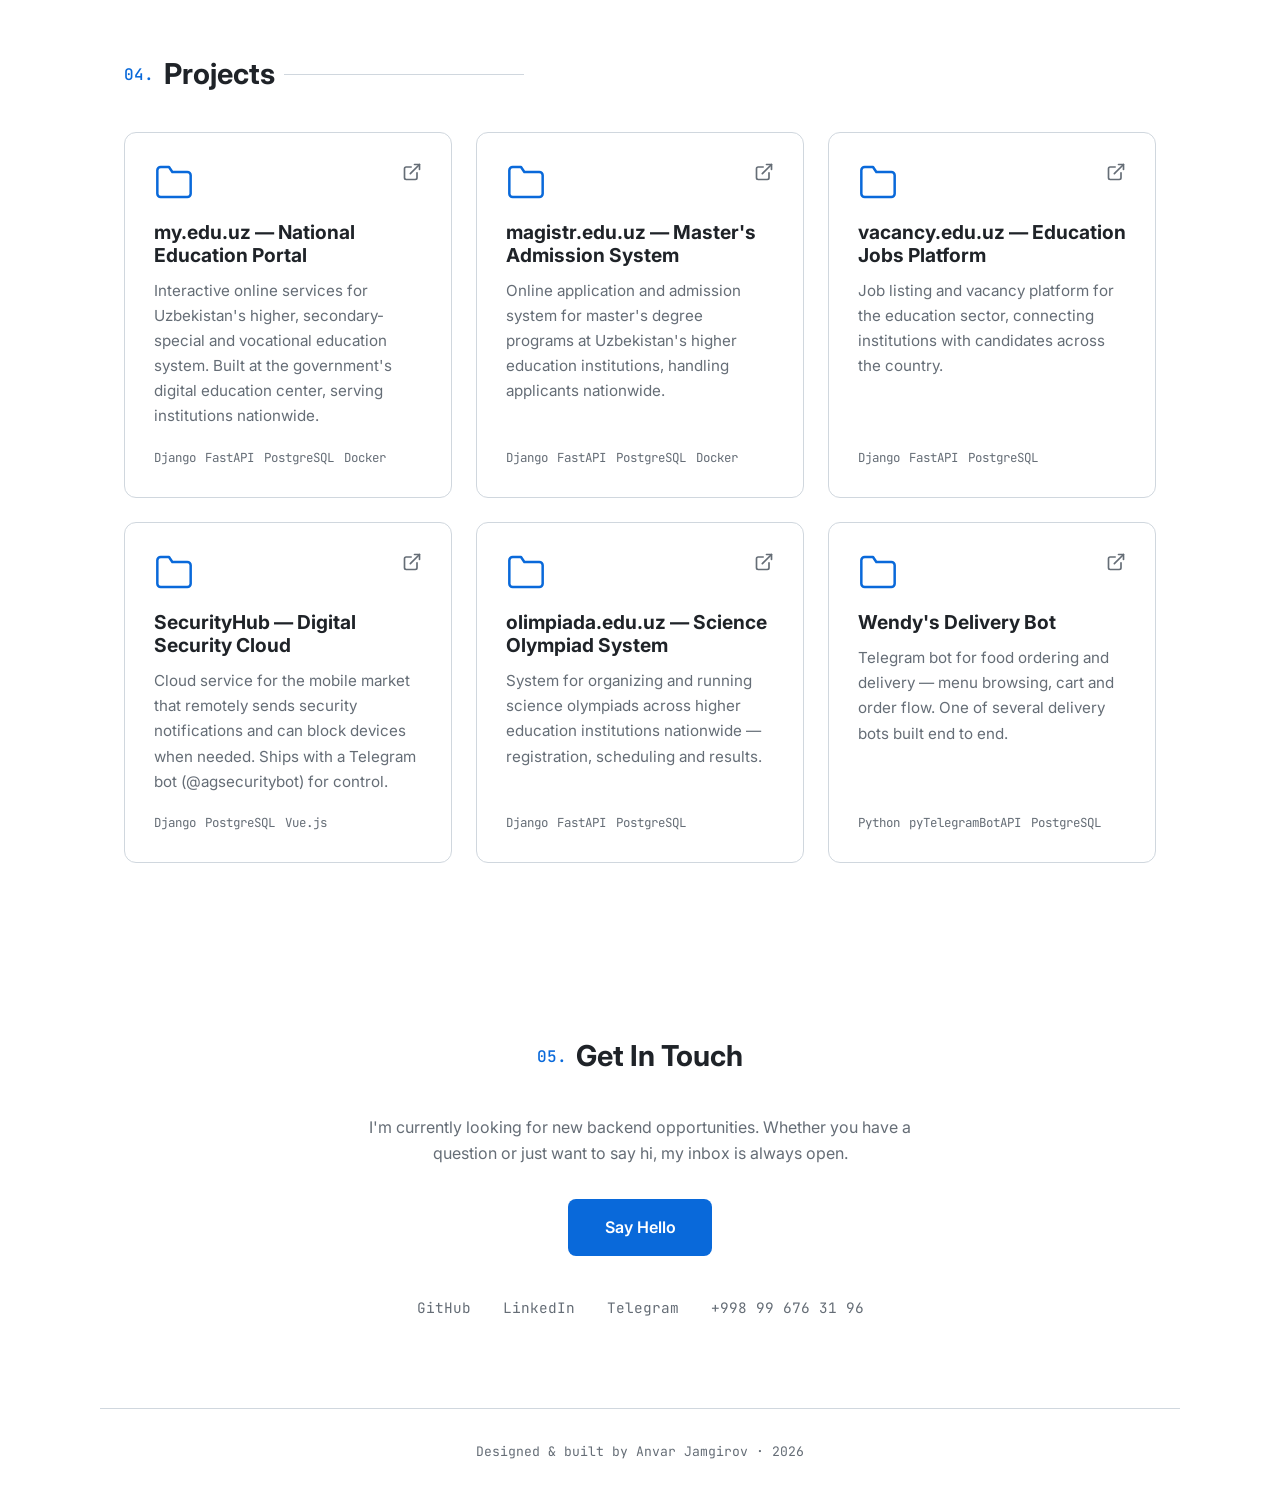
==== commit d999c81e: "Re-add custom domain (jamgirov.uz) and add phone to contact Restores CNAME to re-trigger HTTPS cert " ====
--- a/index.html
+++ b/index.html
@@ -397,6 +397,7 @@
         <li><a href="https://github.com/anvarjamgirov" target="_blank" rel="noopener">GitHub</a></li>
         <li><a href="https://www.linkedin.com/in/anvar-jamgirov-%F0%9F%87%B5%F0%9F%87%B8-31947a176/" target="_blank" rel="noopener">LinkedIn</a></li>
         <li><a href="https://t.me/anvarjamgirov" target="_blank" rel="noopener">Telegram</a></li>
+        <li><a href="tel:+998996763196">+998 99 676 31 96</a></li>
       </ul>
     </section>
   </main>
--- a/css/styles.css
+++ b/css/styles.css
@@ -41,7 +41,7 @@
 /* ----- Reset ----- */
 *, *::before, *::after { box-sizing: border-box; margin: 0; padding: 0; }
 
-html { scroll-behavior: smooth; scroll-padding-top: 80px; }
+html { scroll-behavior: smooth; scroll-padding-top: 80px; overflow-x: hidden; }
 
 body {
   font-family: var(--font-sans);
@@ -50,6 +50,8 @@
   line-height: 1.65;
   -webkit-font-smoothing: antialiased;
   transition: background var(--transition), color var(--transition);
+  overflow-x: hidden;
+  width: 100%;
 }
 
 @media (prefers-reduced-motion: reduce) {
@@ -495,6 +497,14 @@
   .about { grid-template-columns: 1fr; }
   .about__facts { grid-template-columns: repeat(3, 1fr); }
 
+  /* backdrop-filter establishes a containing block that traps the fixed
+     drawer inside the 64px header — disable it on mobile, use a solid bg */
+  .site-header {
+    backdrop-filter: none;
+    -webkit-backdrop-filter: none;
+    background: var(--bg);
+  }
+
   .nav__toggle { display: flex; z-index: 110; }
   .nav__menu {
     position: fixed;
@@ -505,10 +515,12 @@
     gap: 2rem;
     background: var(--bg-soft);
     border-left: 1px solid var(--border);
+    box-shadow: -10px 0 30px -15px rgba(0, 0, 0, 0.5);
     transform: translateX(100%);
-    transition: transform var(--transition);
+    visibility: hidden;
+    transition: transform var(--transition), visibility var(--transition);
   }
-  .nav__menu.is-open { transform: translateX(0); }
+  .nav__menu.is-open { transform: translateX(0); visibility: visible; }
   .nav__toggle[aria-expanded="true"] span:nth-child(1) { transform: translateY(7px) rotate(45deg); }
   .nav__toggle[aria-expanded="true"] span:nth-child(2) { opacity: 0; }
   .nav__toggle[aria-expanded="true"] span:nth-child(3) { transform: translateY(-7px) rotate(-45deg); }
